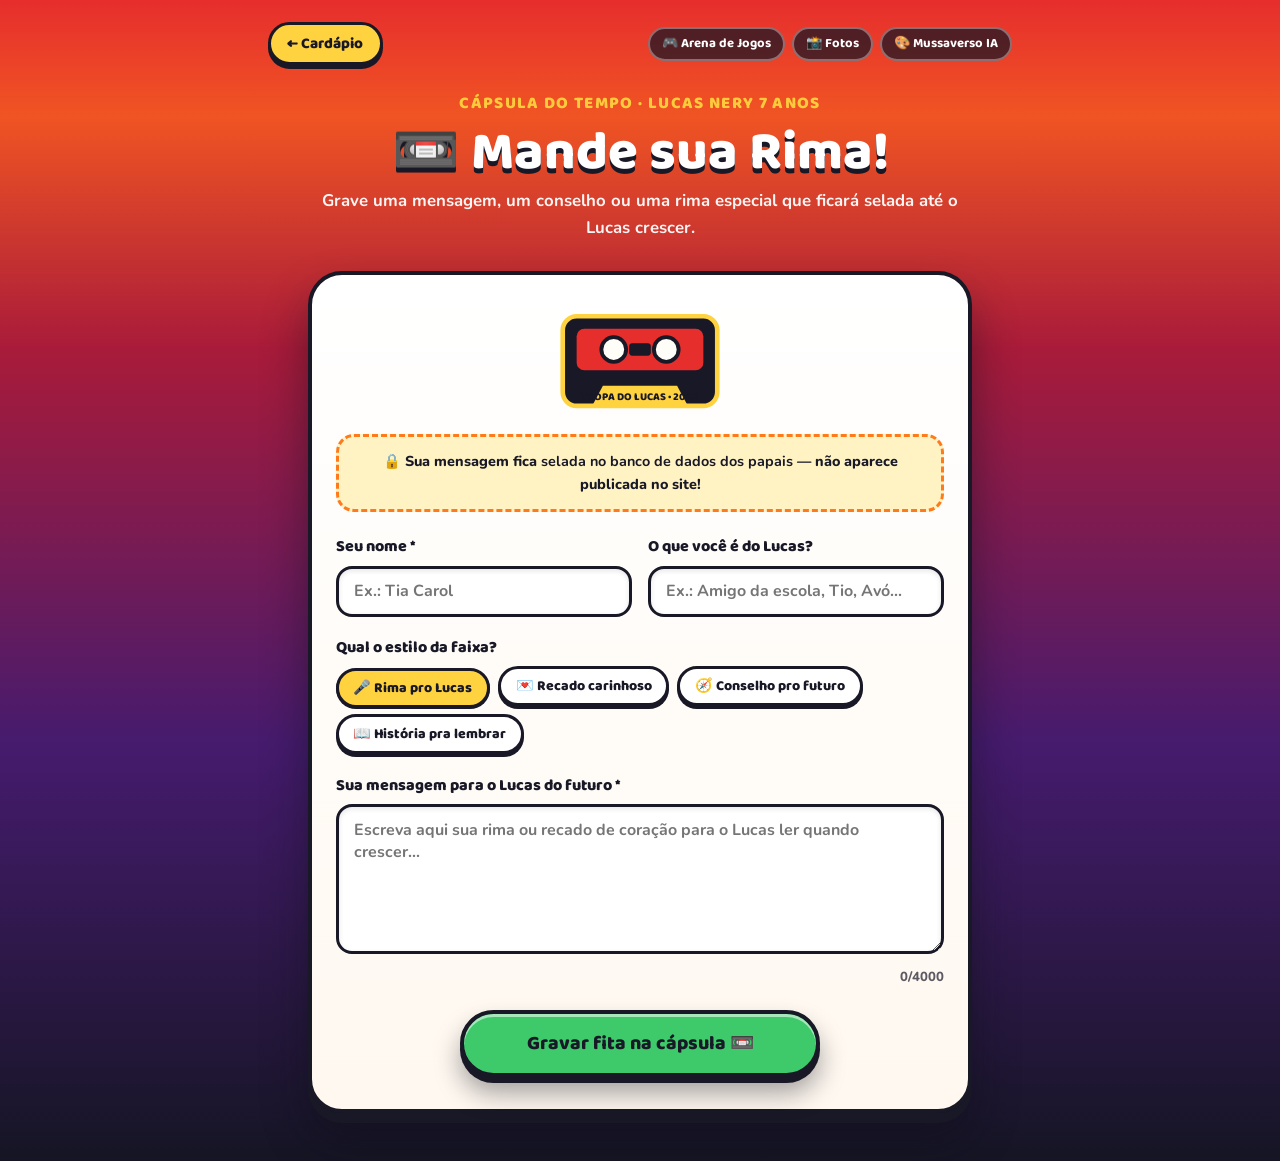
==== capsula.html @ 2bad96d9 "feat: site completo Festa Lucas Nery 7 anos (Tema Mussa + Arena 60fps + Vercel/Supabase)" ====
<!DOCTYPE html>
<html lang="pt-BR">
<head>
<meta charset="UTF-8">
<meta name="viewport" content="width=device-width, initial-scale=1.0">
<meta name="robots" content="noindex, nofollow">
<meta name="theme-color" content="#E62E2D">
<title>📼 Mande sua Rima — Cápsula do Tempo do Lucas Nery</title>
<meta name="description" content="Deixe uma rima, um recado ou um conselho selado na cápsula do tempo dos 7 anos do Lucas Nery.">
<link rel="preconnect" href="https://fonts.googleapis.com">
<link rel="preconnect" href="https://fonts.gstatic.com" crossorigin>
<link href="https://fonts.googleapis.com/css2?family=Baloo+2:wght@600;700;800&family=Nunito:wght@400;700;800&display=swap" rel="stylesheet">
<link rel="stylesheet" href="css/tema-mussa.css">
<style>
body{min-height:100svh;padding-bottom:3rem}
.topo{
  max-width:780px;margin:0 auto;padding:1.4rem 1.1rem 1rem;
  display:flex;align-items:center;justify-content:space-between;gap:.8rem;flex-wrap:wrap;
}
.voltar{
  font-family:var(--display);font-weight:800;font-size:.95rem;
  color:var(--grafite);background:var(--ouro);text-decoration:none;
  border:3px solid var(--grafite);border-radius:99px;padding:.4rem 1.05rem;
  box-shadow:0 4px 0 var(--grafite);
}
.voltar:hover{transform:translateY(2px);box-shadow:0 2px 0 var(--grafite)}
.nav-mini{display:flex;gap:.45rem;flex-wrap:wrap}
.nav-mini a{
  font-family:var(--display);font-weight:700;font-size:.82rem;
  color:var(--branco);background:rgba(21,21,36,.72);text-decoration:none;
  border:2px solid rgba(255,255,255,.35);border-radius:99px;padding:.28rem .75rem;
}

.hero-pag{
  text-align:center;color:var(--branco);
  max-width:720px;margin:0 auto;padding:.6rem 1.1rem 1.8rem;
}
.hero-pag h1{
  font-family:var(--display);font-weight:800;
  font-size:clamp(2rem,8.5vw,3.4rem);line-height:1;
  text-shadow:0 5px 0 var(--grafite);margin:.5rem 0;
}
.hero-pag p{font-weight:700;font-size:1.05rem;opacity:.95}

.caixa{
  max-width:700px;margin:0 auto;padding:0 1.1rem;
}
.card-capsula{
  background:linear-gradient(180deg,#FFFFFF 0%,#FFF8F0 100%);
  border:4px solid var(--grafite);border-radius:34px;
  padding:2rem 1.5rem;
  box-shadow:inset 0 3px 0 rgba(255,255,255,.9), 0 10px 0 var(--grafite), 0 26px 46px rgba(13,13,22,.45);
}
.fita-ilustra{width:170px;margin:0 auto 1.2rem}
.aviso-selada{
  background:#FFF3C4;border:3px dashed var(--laranja);border-radius:18px;
  padding:.8rem 1rem;font-size:.9rem;font-weight:800;margin-bottom:1.4rem;text-align:center;
}
.campo{margin-bottom:1.15rem}
.campo label{
  display:block;font-family:var(--display);font-weight:800;font-size:1rem;margin-bottom:.35rem;
}
.campo input,.campo textarea{
  width:100%;font-family:var(--texto);font-size:1rem;font-weight:700;
  color:var(--grafite);background:var(--branco);
  border:3px solid var(--grafite);border-radius:16px;padding:.72rem .95rem;
  box-shadow:inset 0 2px 5px rgba(24,24,38,.1);
}
.campo textarea{min-height:150px;resize:vertical}
.campo input:focus,.campo textarea:focus{outline:4px solid var(--ouro);outline-offset:1px}
.grade-2{display:grid;grid-template-columns:1fr;gap:1rem}
@media (min-width:600px){.grade-2{grid-template-columns:1fr 1fr}}

.tipos{display:flex;flex-wrap:wrap;gap:.5rem;margin-top:.35rem}
.tipo-btn{
  font-family:var(--display);font-weight:800;font-size:.88rem;
  background:var(--branco);color:var(--grafite);
  border:3px solid var(--grafite);border-radius:99px;padding:.38rem .92rem;
  box-shadow:0 3px 0 var(--grafite);transition:transform .12s ease, background .12s ease;
}
.tipo-btn.ativo{background:var(--ouro);transform:translateY(2px);box-shadow:0 1px 0 var(--grafite)}

.hp{position:absolute;left:-9999px;width:1px;height:1px;overflow:hidden}
.contador-chars{font-size:.82rem;font-weight:800;opacity:.7;text-align:right;margin-top:.25rem}
.acoes{text-align:center;margin-top:1.4rem}
.acoes .cta{width:100%;max-width:360px}
.acoes .cta[disabled]{opacity:.6;cursor:wait}

.sucesso{
  display:none;text-align:center;padding:1.2rem .6rem;
}
.sucesso.mostra{display:block}
.sucesso h2{
  font-family:var(--display);font-weight:800;font-size:1.9rem;
  color:var(--vermelho);margin:.6rem 0 .4rem;
}
.sucesso p{font-weight:700;margin-bottom:1.2rem}
.fita-voa{animation:voa-fita 2.2s ease-in-out infinite}
@keyframes voa-fita{0%,100%{transform:translateY(0) rotate(-3deg)}50%{transform:translateY(-10px) rotate(3deg)}}
</style>
</head>
<body>
<header class="topo">
  <a class="voltar" href="index.html">← Cardápio</a>
  <nav class="nav-mini" aria-label="Outras páginas da festa">
    <a href="jogos.html">🎮 Arena de Jogos</a>
    <a href="fotos.html">📸 Fotos</a>
    <a href="mussa.html">🎨 Mussaverso IA</a>
  </nav>
</header>

<section class="hero-pag">
  <p style="font-family:var(--display);font-weight:800;color:var(--ouro);letter-spacing:.08em">CÁPSULA DO TEMPO · LUCAS NERY 7 ANOS</p>
  <h1>📼 Mande sua Rima!</h1>
  <p>Grave uma mensagem, um conselho ou uma rima especial que ficará selada até o Lucas crescer.</p>
</section>

<main class="caixa">
  <div class="card-capsula">
    <svg class="fita-ilustra" viewBox="0 0 220 140" aria-hidden="true">
      <rect x="10" y="12" width="200" height="116" rx="18" fill="#181826" stroke="#FFD23F" stroke-width="6"/>
      <rect x="28" y="28" width="164" height="54" rx="10" fill="#E62E2D"/>
      <circle cx="76" cy="55" r="16" fill="#FFFDF7" stroke="#181826" stroke-width="5"/>
      <circle cx="144" cy="55" r="16" fill="#FFFDF7" stroke="#181826" stroke-width="5"/>
      <rect x="96" y="47" width="28" height="16" rx="4" fill="#181826"/>
      <polygon points="48,128 62,102 158,102 172,128" fill="#FFD23F"/>
      <text x="110" y="121" text-anchor="middle" font-family="'Baloo 2', Arial, sans-serif" font-weight="800" font-size="14" fill="#181826">TROPA DO LUCAS • 2026</text>
    </svg>

    <div class="aviso-selada">
      🔒 Sua mensagem fica <strong>selada no banco de dados dos papais</strong> — não aparece publicada no site!
    </div>

    <form id="formCapsula" novalidate>
      <div class="grade-2">
        <div class="campo">
          <label for="nome">Seu nome *</label>
          <input id="nome" name="nome" type="text" maxlength="80" placeholder="Ex.: Tia Carol" required>
        </div>
        <div class="campo">
          <label for="relacao">O que você é do Lucas?</label>
          <input id="relacao" name="relacao" type="text" maxlength="80" placeholder="Ex.: Amigo da escola, Tio, Avó...">
        </div>
      </div>

      <div class="campo">
        <label>Qual o estilo da faixa?</label>
        <div class="tipos" role="radiogroup" aria-label="Tipo de mensagem">
          <button type="button" class="tipo-btn ativo" data-tipo="🎤 Rima pro Lucas">🎤 Rima pro Lucas</button>
          <button type="button" class="tipo-btn" data-tipo="💌 Recado carinhoso">💌 Recado carinhoso</button>
          <button type="button" class="tipo-btn" data-tipo="🧭 Conselho pro futuro">🧭 Conselho pro futuro</button>
          <button type="button" class="tipo-btn" data-tipo="📖 História pra lembrar">📖 História pra lembrar</button>
        </div>
      </div>

      <div class="campo">
        <label for="mensagem">Sua mensagem para o Lucas do futuro *</label>
        <textarea id="mensagem" name="mensagem" maxlength="4000" placeholder="Escreva aqui sua rima ou recado de coração para o Lucas ler quando crescer..." required></textarea>
        <div class="contador-chars"><span id="contaChars">0</span>/4000</div>
      </div>

      <!-- honeypot anti-robô -->
      <div class="hp" aria-hidden="true">
        <label for="siteRobo">Não preencha este campo</label>
        <input id="siteRobo" name="siteRobo" type="text" tabindex="-1" autocomplete="off">
      </div>

      <div class="acoes">
        <button class="cta cta--capsula" id="btnEnviar" type="submit">Gravar fita na cápsula 📼</button>
      </div>
    </form>

    <div class="sucesso" id="telaSucesso" aria-live="polite">
      <div style="font-size:3.5rem" class="fita-voa">📼✨</div>
      <h2>Fita gravada e selada!</h2>
      <p>Sua mensagem entrou para a cápsula do tempo do Lucas Nery. Valeu por fazer parte da Tropa! 🎤💛</p>
      <button class="cta" id="btnOutra" type="button">Gravar outra mensagem</button>
    </div>
  </div>
</main>

<div class="toast" id="toast" role="status" aria-live="polite"></div>

<script>
(function () {
  'use strict';
  // Endpoint Serverless na Vercel conectado ao Supabase PostgreSQL
  var API_URL = '/api/capsula';

  var form = document.getElementById('formCapsula');
  var campoNome = document.getElementById('nome');
  var campoRelacao = document.getElementById('relacao');
  var campoMsg = document.getElementById('mensagem');
  var campoHp = document.getElementById('siteRobo');
  var contaChars = document.getElementById('contaChars');
  var btnEnviar = document.getElementById('btnEnviar');
  var telaSucesso = document.getElementById('telaSucesso');
  var btnOutra = document.getElementById('btnOutra');
  var toast = document.getElementById('toast');
  var tipoAtual = '🎤 Rima pro Lucas';
  var toastTimer = null;

  function mostraToast(msg, ms) {
    toast.textContent = msg;
    toast.classList.add('mostra');
    if (toastTimer) clearTimeout(toastTimer);
    toastTimer = setTimeout(function () { toast.classList.remove('mostra'); }, ms || 3000);
  }

  try {
    campoNome.value = localStorage.getItem('festa-lucas-nome') || '';
    campoRelacao.value = localStorage.getItem('festa-lucas-relacao') || '';
  } catch (e) {}

  document.querySelectorAll('.tipo-btn').forEach(function (b) {
    b.addEventListener('click', function () {
      document.querySelectorAll('.tipo-btn').forEach(function (x) { x.classList.remove('ativo'); });
      b.classList.add('ativo');
      tipoAtual = b.getAttribute('data-tipo');
    });
  });

  campoMsg.addEventListener('input', function () {
    contaChars.textContent = String(campoMsg.value.length);
  });

  form.addEventListener('submit', function (ev) {
    ev.preventDefault();
    if (campoHp.value) return;

    var nome = campoNome.value.trim();
    var relacao = campoRelacao.value.trim();
    var mensagem = campoMsg.value.trim();

    if (!nome) { mostraToast('Coloque seu nome antes de gravar! 🎤'); campoNome.focus(); return; }
    if (!mensagem) { mostraToast('Escreva sua rima ou recado para o Lucas! 📼'); campoMsg.focus(); return; }

    try {
      localStorage.setItem('festa-lucas-nome', nome);
      localStorage.setItem('festa-lucas-relacao', relacao);
    } catch (e) {}

    btnEnviar.disabled = true;
    btnEnviar.textContent = 'Gravando fita... 📼';

    fetch(API_URL, {
      method: 'POST',
      headers: { 'Content-Type': 'application/json' },
      body: JSON.stringify({
        nome: nome,
        relacao: relacao,
        tipo: tipoAtual,
        mensagem: mensagem
      })
    }).then(function (r) {
      return r.json().then(function (d) { return { ok: r.ok && d && d.ok, erro: d && d.erro }; });
    }).then(function (res) {
      if (!res.ok) {
        if (res.erro === 'supabase-nao-configurado') {
          mostraToast('🛠️ Configure SUPABASE_URL e SUPABASE_SERVICE_ROLE_KEY na Vercel!', 4200);
        } else {
          mostraToast('Ops! Não consegui gravar agora. Tente novamente.');
        }
        return;
      }
      try { localStorage.setItem('festa-lucas-carimbo-capsula', '1'); } catch (e2) {}
      form.style.display = 'none';
      telaSucesso.classList.add('mostra');
      mostraToast('📼 Carimbo da Cápsula conquistado no Passaporte!', 3600);
    }).catch(function () {
      mostraToast('🛠️ Endpoint /api/capsula disponível após publicar na Vercel (ou via vercel dev).', 4000);
    }).finally(function () {
      btnEnviar.disabled = false;
      btnEnviar.textContent = 'Gravar fita na cápsula 📼';
    });
  });

  btnOutra.addEventListener('click', function () {
    campoMsg.value = '';
    contaChars.textContent = '0';
    telaSucesso.classList.remove('mostra');
    form.style.display = 'block';
    campoMsg.focus();
  });
})();
</script>
</body>
</html>
---- css/tema-mussa.css ----
/* ============================================================
   TEMA MUSSA — Design System compartilhado (Festa Lucas Nery 7 anos)
   Zero build · Zero frameworks · Street Cartoon / Palco de Rima
   ============================================================ */
:root{
  /* Paleta do Show (topo vibrante -> palco noturno) */
  --palco-vermelho:#E62E2D;
  --palco-laranja:#F05423;
  --palco-carmim:#A91B3A;
  --palco-roxo:#461B6E;
  --palco-noite:#151524;

  /* Cores de marca e acentos */
  --grafite:#181826;
  --grafite-escuro:#0D0D16;
  --vermelho:#E62E2D;
  --vermelho-escuro:#B31B1B;
  --ouro:#FFD23F;
  --ouro-escuro:#D49B00;
  --laranja:#FF7A1A;
  --ciano:#1CC6E8;
  --azul:#2E7CF6;
  --verde:#3EC96B;
  --roxo:#8A4FFF;
  --rosa:#F44E8B;
  --creme:#FFFDF7;
  --branco:#FFFFFF;

  /* Relevo tátil "sticker / HQ" */
  --edge-clara:#E5D9CC;
  --edge-escura:#090912;

  /* Tipografia */
  --display:'Baloo 2','Arial Rounded MT Bold',system-ui,sans-serif;
  --texto:'Nunito','Segoe UI',system-ui,sans-serif;
}

*{margin:0;padding:0;box-sizing:border-box}
html{scroll-behavior:smooth}
body{
  font-family:var(--texto);
  color:var(--grafite);
  line-height:1.6;
  overflow-x:hidden;
  -webkit-text-size-adjust:100%;
  background:linear-gradient(180deg,
    var(--palco-vermelho) 0%,
    var(--palco-laranja) 10%,
    var(--palco-carmim) 30%,
    var(--palco-roxo) 64%,
    var(--palco-noite) 100%);
}
img,svg{max-width:100%;display:block}
button{font-family:inherit;cursor:pointer}

/* ---------- Botões CTA táteis ---------- */
.cta{
  font-family:var(--display);font-weight:800;
  display:inline-flex;align-items:center;justify-content:center;gap:.55rem;
  font-size:clamp(1.02rem,4.1vw,1.22rem);
  color:var(--grafite);background:var(--ouro);
  padding:.88rem 1.85rem;border-radius:99px;text-decoration:none;
  border:4px solid var(--grafite);
  box-shadow:inset 0 3px 0 rgba(255,255,255,.55), 0 6px 0 var(--grafite), 0 16px 26px rgba(13,13,22,.38);
  transition:transform .15s ease, box-shadow .15s ease, background .15s ease;
}
.cta:hover{
  transform:translateY(3px);
  box-shadow:inset 0 3px 0 rgba(255,255,255,.55), 0 3px 0 var(--grafite), 0 10px 18px rgba(13,13,22,.32);
}
.cta:active{
  transform:translateY(5px);
  box-shadow:inset 0 3px 0 rgba(255,255,255,.55), 0 1px 0 var(--grafite), 0 6px 12px rgba(13,13,22,.28);
}
.cta:focus-visible{outline:4px solid var(--branco);outline-offset:3px}
.cta--fotos{background:var(--rosa);color:var(--branco)}
.cta--fotos:hover{background:#FF649C}
.cta--capsula{background:var(--verde);color:var(--grafite)}
.cta--capsula:hover{background:#56DB82}
.cta--ia{background:var(--ciano);color:var(--grafite)}
.cta--ia:hover{background:#48D6F3}
.cta--jogos{background:var(--roxo);color:var(--branco)}
.cta--jogos:hover{background:#9E6BFF}
.cta--topo{margin-top:1.6rem;font-size:clamp(1rem,3.8vw,1.15rem)}

/* ---------- Toast global ---------- */
.toast{
  position:fixed;left:50%;bottom:86px;transform:translateX(-50%) translateY(20px);
  z-index:80;opacity:0;pointer-events:none;
  font-family:var(--display);font-weight:800;
  background:var(--ouro);color:var(--grafite);
  border:3px solid var(--grafite);border-radius:99px;
  padding:.62rem 1.45rem;font-size:.98rem;text-align:center;
  box-shadow:inset 0 3px 0 rgba(255,255,255,.5), 0 5px 0 var(--grafite), 0 14px 26px rgba(13,13,22,.48);
  transition:opacity .32s ease, transform .32s ease;
  max-width:92vw;
}
.toast.mostra{opacity:1;transform:translateX(-50%) translateY(0)}

/* ---------- Acessibilidade: skip link ---------- */
.skip-link{
  position:absolute;left:-9999px;top:8px;z-index:200;
  font-family:var(--display);font-weight:800;
  background:var(--ouro);color:var(--grafite);
  border:3px solid var(--grafite);border-radius:99px;
  padding:.5rem 1.2rem;text-decoration:none;
}
.skip-link:focus{left:12px}

/* ---------- Movimento reduzido & modo estático ---------- */
@media (prefers-reduced-motion: reduce){
  *{animation:none !important;transition:none !important}
  html{scroll-behavior:auto}
}
.sem-animacao *{animation:none !important;transition:none !important}
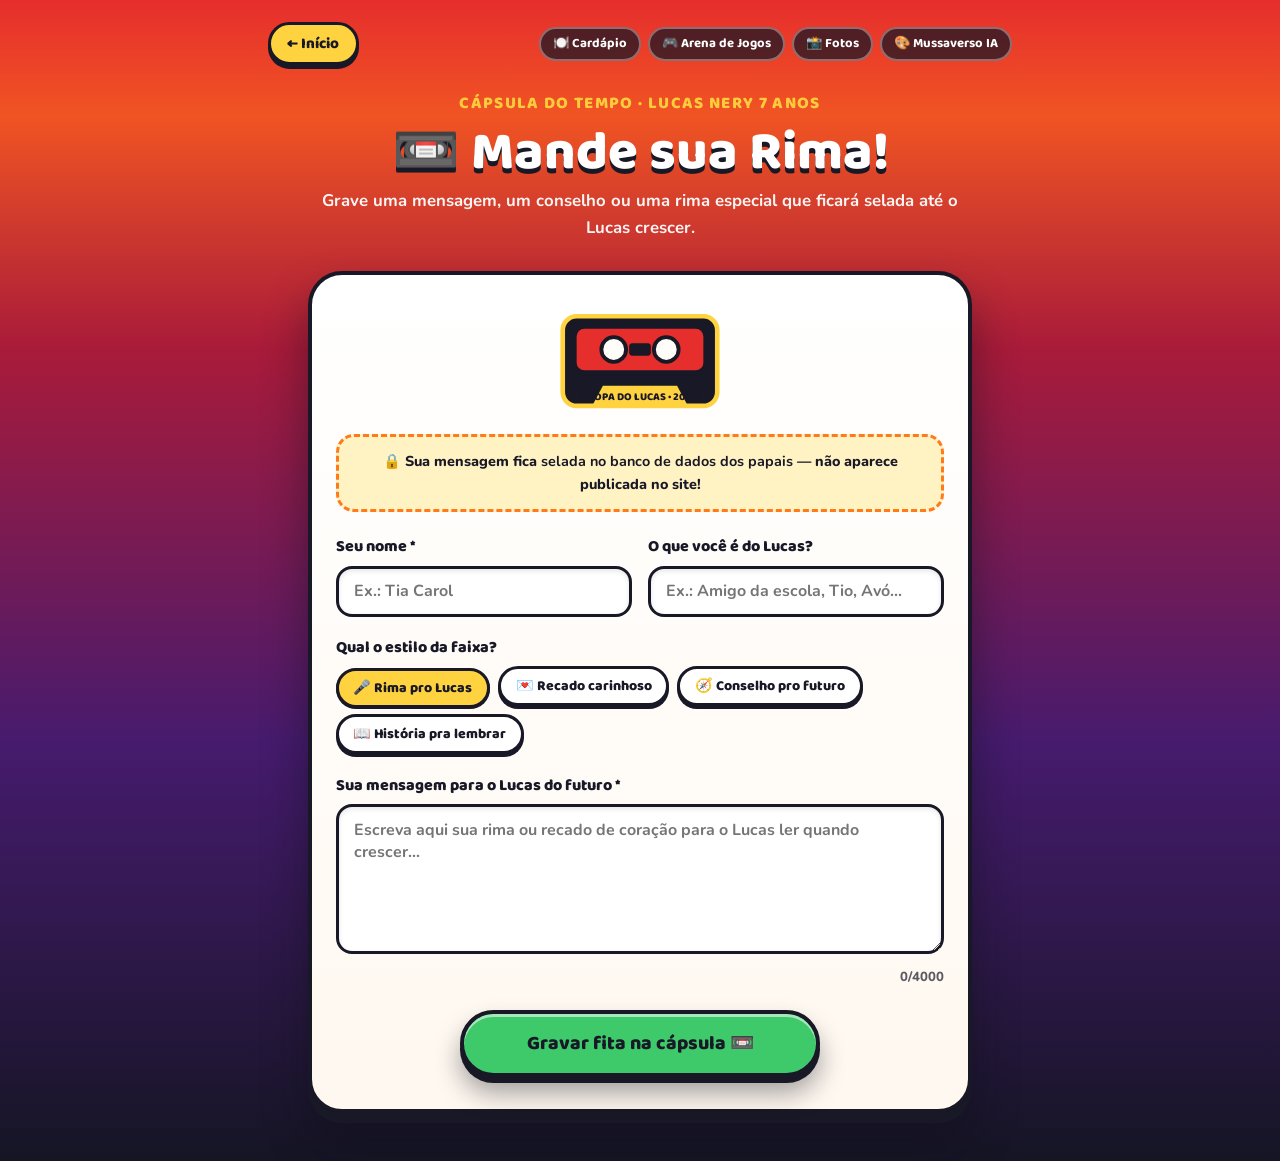
==== commit ab7bef08: "feat(hub): transformar tela inicial da festa em Hub de Links com fundo palco canvas 60fps e mover ca" ====
--- a/capsula.html
+++ b/capsula.html
@@ -5,6 +5,9 @@
 <meta name="viewport" content="width=device-width, initial-scale=1.0">
 <meta name="robots" content="noindex, nofollow">
 <meta name="theme-color" content="#E62E2D">
+<link rel="icon" href="favicon.ico" sizes="any">
+<link rel="icon" href="favicon.svg" type="image/svg+xml">
+<link rel="apple-touch-icon" href="apple-touch-icon.png">
 <title>📼 Mande sua Rima — Cápsula do Tempo do Lucas Nery</title>
 <meta name="description" content="Deixe uma rima, um recado ou um conselho selado na cápsula do tempo dos 7 anos do Lucas Nery.">
 <link rel="preconnect" href="https://fonts.googleapis.com">
@@ -101,8 +104,9 @@
 </head>
 <body>
 <header class="topo">
-  <a class="voltar" href="index.html">← Cardápio</a>
+  <a class="voltar" href="index.html?festa=1">← Início</a>
   <nav class="nav-mini" aria-label="Outras páginas da festa">
+    <a href="cardapio.html">🍽️ Cardápio</a>
     <a href="jogos.html">🎮 Arena de Jogos</a>
     <a href="fotos.html">📸 Fotos</a>
     <a href="mussa.html">🎨 Mussaverso IA</a>
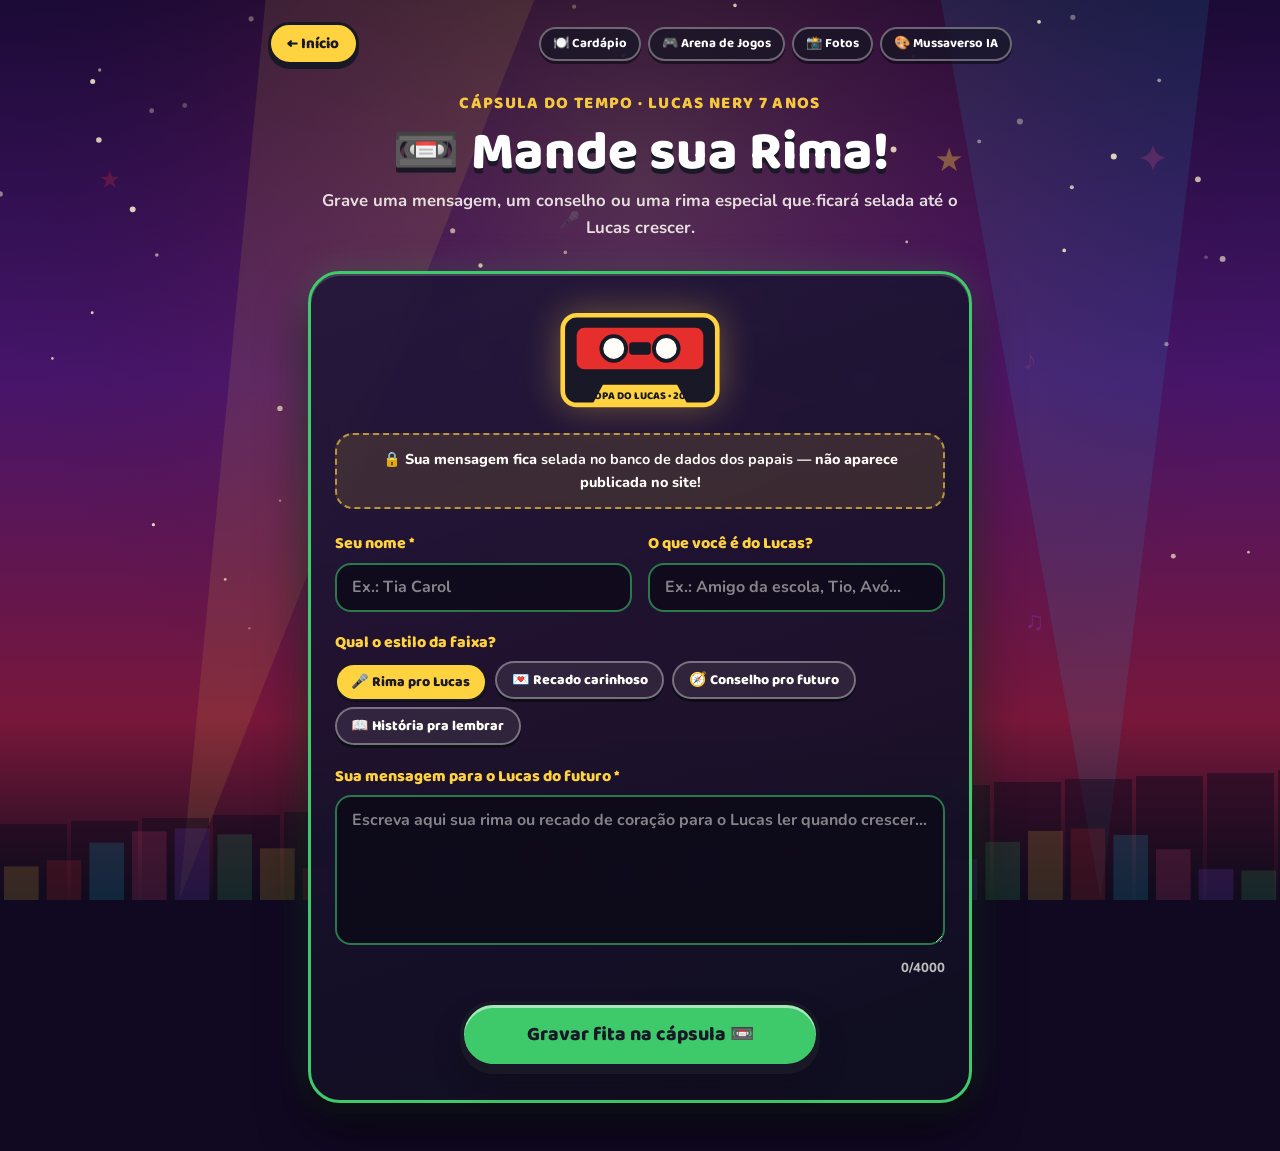
==== commit 1a4df609: "feat(ui): unificar tema Palco Mussa Neon e fundo animado 60fps em todas as telas" ====
--- a/capsula.html
+++ b/capsula.html
@@ -4,7 +4,7 @@
 <meta charset="UTF-8">
 <meta name="viewport" content="width=device-width, initial-scale=1.0">
 <meta name="robots" content="noindex, nofollow">
-<meta name="theme-color" content="#E62E2D">
+<meta name="theme-color" content="#140928">
 <link rel="icon" href="favicon.ico" sizes="any">
 <link rel="icon" href="favicon.svg" type="image/svg+xml">
 <link rel="apple-touch-icon" href="apple-touch-icon.png">
@@ -49,42 +49,44 @@
   max-width:700px;margin:0 auto;padding:0 1.1rem;
 }
 .card-capsula{
-  background:linear-gradient(180deg,#FFFFFF 0%,#FFF8F0 100%);
-  border:4px solid var(--grafite);border-radius:34px;
+  background:linear-gradient(160deg, rgba(32,22,56,.90), rgba(16,14,32,.95));
+  color:var(--branco);
+  border:3.5px solid var(--verde);border-radius:32px;
   padding:2rem 1.5rem;
-  box-shadow:inset 0 3px 0 rgba(255,255,255,.9), 0 10px 0 var(--grafite), 0 26px 46px rgba(13,13,22,.45);
-}
-.fita-ilustra{width:170px;margin:0 auto 1.2rem}
+  backdrop-filter:blur(10px);-webkit-backdrop-filter:blur(10px);
+  box-shadow:inset 0 2px 0 rgba(255,255,255,.16), 0 10px 0 var(--grafite-escuro), 0 26px 48px rgba(0,0,0,.56), 0 0 36px rgba(62,201,107,.22);
+}
+.fita-ilustra{width:170px;margin:0 auto 1.2rem;filter:drop-shadow(0 0 18px rgba(255,210,63,.35))}
 .aviso-selada{
-  background:#FFF3C4;border:3px dashed var(--laranja);border-radius:18px;
+  background:rgba(255,210,63,.12);color:var(--creme);border:2px dashed rgba(255,210,63,.65);border-radius:18px;
   padding:.8rem 1rem;font-size:.9rem;font-weight:800;margin-bottom:1.4rem;text-align:center;
 }
 .campo{margin-bottom:1.15rem}
 .campo label{
-  display:block;font-family:var(--display);font-weight:800;font-size:1rem;margin-bottom:.35rem;
+  display:block;font-family:var(--display);font-weight:800;font-size:1rem;margin-bottom:.35rem;color:var(--ouro);
 }
 .campo input,.campo textarea{
   width:100%;font-family:var(--texto);font-size:1rem;font-weight:700;
-  color:var(--grafite);background:var(--branco);
-  border:3px solid var(--grafite);border-radius:16px;padding:.72rem .95rem;
-  box-shadow:inset 0 2px 5px rgba(24,24,38,.1);
-}
+  color:var(--branco);background:rgba(12,10,24,.78);
+  border:2.5px solid rgba(62,201,107,.58);border-radius:16px;padding:.72rem .95rem;
+}
+.campo input::placeholder,.campo textarea::placeholder{color:rgba(255,253,247,.5)}
 .campo textarea{min-height:150px;resize:vertical}
-.campo input:focus,.campo textarea:focus{outline:4px solid var(--ouro);outline-offset:1px}
+.campo input:focus,.campo textarea:focus{outline:3px solid var(--ouro);border-color:var(--ouro);outline-offset:1px}
 .grade-2{display:grid;grid-template-columns:1fr;gap:1rem}
 @media (min-width:600px){.grade-2{grid-template-columns:1fr 1fr}}
 
 .tipos{display:flex;flex-wrap:wrap;gap:.5rem;margin-top:.35rem}
 .tipo-btn{
   font-family:var(--display);font-weight:800;font-size:.88rem;
-  background:var(--branco);color:var(--grafite);
-  border:3px solid var(--grafite);border-radius:99px;padding:.38rem .92rem;
-  box-shadow:0 3px 0 var(--grafite);transition:transform .12s ease, background .12s ease;
-}
-.tipo-btn.ativo{background:var(--ouro);transform:translateY(2px);box-shadow:0 1px 0 var(--grafite)}
+  background:rgba(255,255,255,.08);color:var(--creme);
+  border:2.5px solid rgba(255,255,255,.35);border-radius:99px;padding:.38rem .92rem;
+  box-shadow:0 3px 0 var(--grafite-escuro);transition:transform .12s ease, background .12s ease;
+}
+.tipo-btn.ativo{background:var(--ouro);color:var(--grafite);border-color:var(--grafite);transform:translateY(2px);box-shadow:0 1px 0 var(--grafite-escuro)}
 
 .hp{position:absolute;left:-9999px;width:1px;height:1px;overflow:hidden}
-.contador-chars{font-size:.82rem;font-weight:800;opacity:.7;text-align:right;margin-top:.25rem}
+.contador-chars{font-size:.82rem;font-weight:800;color:rgba(255,253,247,.72);text-align:right;margin-top:.25rem}
 .acoes{text-align:center;margin-top:1.4rem}
 .acoes .cta{width:100%;max-width:360px}
 .acoes .cta[disabled]{opacity:.6;cursor:wait}
@@ -288,5 +290,6 @@
   });
 })();
 </script>
+<script src="js/palco-bg.js"></script>
 </body>
 </html>
--- a/css/tema-mussa.css
+++ b/css/tema-mussa.css
@@ -39,19 +39,79 @@
 html{scroll-behavior:smooth}
 body{
   font-family:var(--texto);
-  color:var(--grafite);
+  color:var(--branco);
   line-height:1.6;
   overflow-x:hidden;
   -webkit-text-size-adjust:100%;
-  background:linear-gradient(180deg,
-    var(--palco-vermelho) 0%,
-    var(--palco-laranja) 10%,
-    var(--palco-carmim) 30%,
-    var(--palco-roxo) 64%,
-    var(--palco-noite) 100%);
+  background:#110822;
+}
+#palcoCanvas{
+  position:fixed;inset:0;width:100%;height:100%;
+  z-index:0;pointer-events:none;display:block;
+}
+body > header,
+body > main,
+body > section,
+body > footer{
+  position:relative;z-index:1;
 }
 img,svg{max-width:100%;display:block}
 button{font-family:inherit;cursor:pointer}
+
+/* ---------- Barra superior & Navegação Palco Neon ---------- */
+.topo{
+  position:relative;z-index:10;
+  max-width:1060px;margin:0 auto;padding:1.25rem 1.1rem .8rem;
+  display:flex;align-items:center;justify-content:space-between;gap:.75rem;flex-wrap:wrap;
+}
+.voltar{
+  font-family:var(--display);font-weight:800;font-size:.94rem;
+  color:var(--grafite);background:var(--ouro);text-decoration:none;
+  border:3px solid var(--grafite);border-radius:99px;padding:.4rem 1.08rem;
+  box-shadow:inset 0 2px 0 rgba(255,255,255,.55), 0 4px 0 var(--grafite), 0 10px 18px rgba(0,0,0,.38);
+  transition:transform .14s ease, box-shadow .14s ease;
+}
+.voltar:hover{transform:translateY(2px);box-shadow:0 2px 0 var(--grafite), 0 6px 12px rgba(0,0,0,.34)}
+.nav-mini{display:flex;gap:.45rem;flex-wrap:wrap}
+.nav-mini a{
+  font-family:var(--display);font-weight:700;font-size:.83rem;
+  color:var(--creme);background:rgba(21,15,42,.78);text-decoration:none;
+  border:2px solid rgba(255,210,63,.42);border-radius:99px;padding:.3rem .82rem;
+  backdrop-filter:blur(8px);-webkit-backdrop-filter:blur(8px);
+  box-shadow:0 3px 0 rgba(9,9,18,.55);
+  transition:transform .14s ease, border-color .14s ease, background .14s ease;
+}
+.nav-mini a:hover{
+  transform:translateY(-2px);
+  border-color:var(--ouro);
+  background:rgba(46,24,78,.92);
+  color:var(--ouro);
+}
+
+/* ---------- Hero de Página (Palco Mussa Neon) ---------- */
+.hero-pag{
+  text-align:center;color:var(--branco);
+  max-width:780px;margin:0 auto;padding:.45rem 1.1rem 1.55rem;
+}
+.hero-pag h1{
+  font-family:var(--display);font-weight:800;
+  font-size:clamp(2.1rem,8.5vw,3.6rem);line-height:.98;
+  color:var(--branco);
+  text-shadow:0 .06em 0 var(--vermelho), 0 .13em 0 var(--grafite), 0 .22em 1.4rem rgba(0,0,0,.6);
+  margin:.45rem 0 .55rem;
+}
+.hero-pag p{font-weight:700;font-size:clamp(.96rem,3.6vw,1.08rem);color:rgba(255,253,247,.9)}
+
+/* ---------- Superfície Glassmorphism Palco Neon ---------- */
+.stage-card{
+  position:relative;
+  background:linear-gradient(160deg, rgba(32,22,56,.90), rgba(16,14,32,.94));
+  color:var(--branco);
+  border:3.5px solid var(--ouro);
+  border-radius:30px;
+  backdrop-filter:blur(10px);-webkit-backdrop-filter:blur(10px);
+  box-shadow:inset 0 2px 0 rgba(255,255,255,.16), 0 10px 0 var(--grafite-escuro), 0 24px 46px rgba(0,0,0,.54);
+}
 
 /* ---------- Botões CTA táteis ---------- */
 .cta{
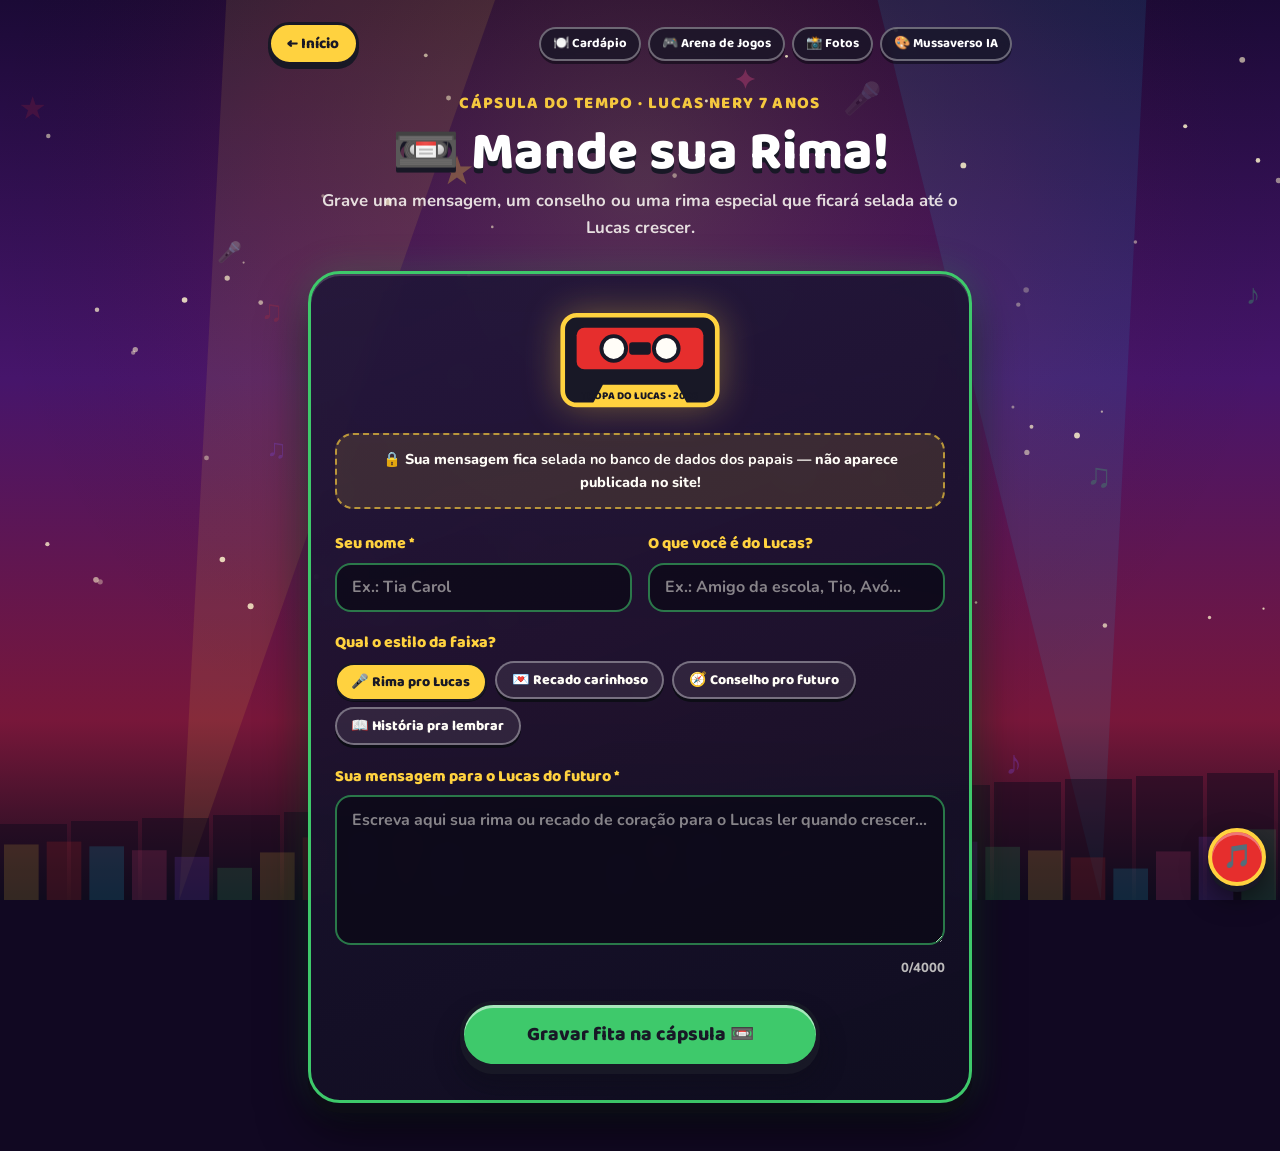
==== commit ab4986d8: "feat(musica): gerar tema Lucas Style 7 anos via ACE-Step 1.5 local e adicionar botao global em todas" ====
--- a/capsula.html
+++ b/capsula.html
@@ -291,5 +291,6 @@
 })();
 </script>
 <script src="js/palco-bg.js"></script>
+<script src="js/musica.js"></script>
 </body>
 </html>
--- a/css/tema-mussa.css
+++ b/css/tema-mussa.css
@@ -157,6 +157,21 @@
 }
 .toast.mostra{opacity:1;transform:translateX(-50%) translateY(0)}
 
+/* ---------- Botão flutuante de Música Tema (Global) ---------- */
+.btn-musica{
+  position:fixed;bottom:14px;right:14px;z-index:70;
+  width:58px;height:58px;border-radius:50%;
+  background:var(--vermelho);color:var(--branco);border:4px solid var(--ouro);
+  box-shadow:inset 0 3px 0 rgba(255,255,255,.35), 0 6px 0 var(--grafite), 0 12px 26px rgba(0,0,0,.52);
+  display:grid;place-items:center;
+  font-size:1.45rem;line-height:1;
+  transition:transform .15s ease, box-shadow .15s ease;
+}
+.btn-musica:hover{transform:translateY(2px);box-shadow:inset 0 3px 0 rgba(255,255,255,.35), 0 4px 0 var(--grafite), 0 10px 20px rgba(0,0,0,.48)}
+.btn-musica:focus-visible{outline:4px solid var(--branco);outline-offset:3px}
+.btn-musica.tocando{animation:pulsa-musica .65s ease-in-out infinite;background:var(--ouro);color:var(--grafite);border-color:var(--grafite)}
+@keyframes pulsa-musica{0%,100%{transform:scale(1) rotate(-5deg)}50%{transform:scale(1.12) rotate(5deg)}}
+
 /* ---------- Acessibilidade: skip link ---------- */
 .skip-link{
   position:absolute;left:-9999px;top:8px;z-index:200;
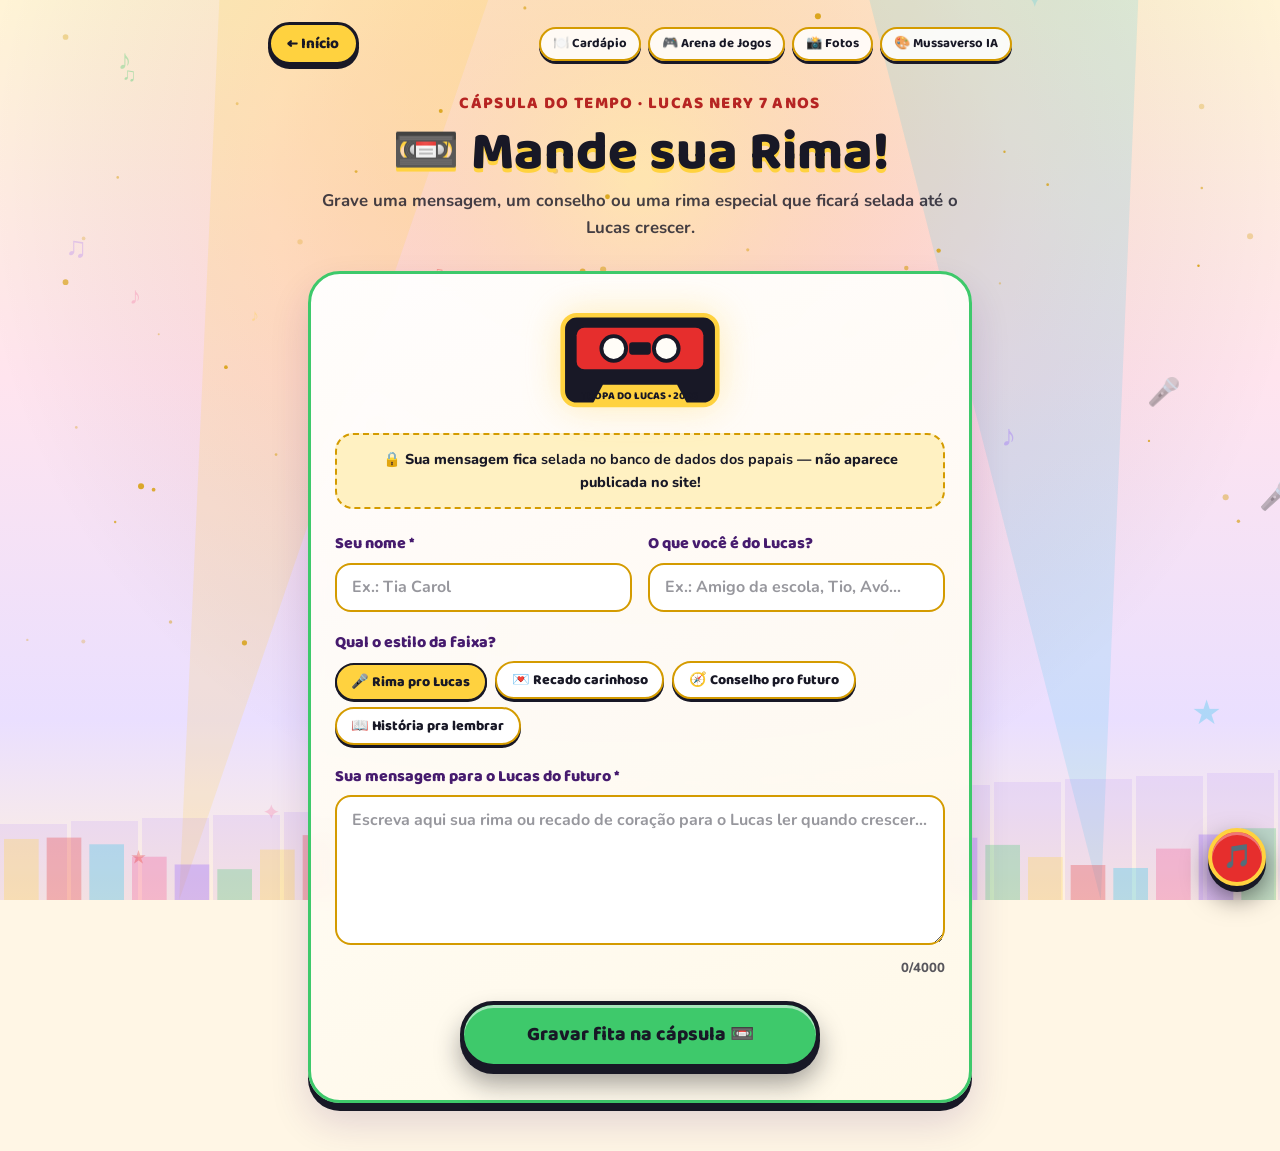
==== commit 45603d62: "style: tema claro em todo o site Troca o fundo noturno por tons pastel e os cartões escuros por bran" ====
--- a/capsula.html
+++ b/capsula.html
@@ -30,18 +30,18 @@
 .nav-mini{display:flex;gap:.45rem;flex-wrap:wrap}
 .nav-mini a{
   font-family:var(--display);font-weight:700;font-size:.82rem;
-  color:var(--branco);background:rgba(21,21,36,.72);text-decoration:none;
-  border:2px solid rgba(255,255,255,.35);border-radius:99px;padding:.28rem .75rem;
+  color:var(--grafite);background:rgba(255,255,255,.85);text-decoration:none;
+  border:2px solid var(--ouro-escuro);border-radius:99px;padding:.28rem .75rem;
 }
 
 .hero-pag{
-  text-align:center;color:var(--branco);
+  text-align:center;color:var(--grafite);
   max-width:720px;margin:0 auto;padding:.6rem 1.1rem 1.8rem;
 }
 .hero-pag h1{
   font-family:var(--display);font-weight:800;
   font-size:clamp(2rem,8.5vw,3.4rem);line-height:1;
-  text-shadow:0 5px 0 var(--grafite);margin:.5rem 0;
+  color:var(--grafite);text-shadow:0 4px 0 var(--ouro);margin:.5rem 0;
 }
 .hero-pag p{font-weight:700;font-size:1.05rem;opacity:.95}
 
@@ -49,44 +49,44 @@
   max-width:700px;margin:0 auto;padding:0 1.1rem;
 }
 .card-capsula{
-  background:linear-gradient(160deg, rgba(32,22,56,.90), rgba(16,14,32,.95));
-  color:var(--branco);
+  background:linear-gradient(160deg, rgba(255,255,255,.95), rgba(255,248,232,.95));
+  color:var(--grafite);
   border:3.5px solid var(--verde);border-radius:32px;
   padding:2rem 1.5rem;
   backdrop-filter:blur(10px);-webkit-backdrop-filter:blur(10px);
-  box-shadow:inset 0 2px 0 rgba(255,255,255,.16), 0 10px 0 var(--grafite-escuro), 0 26px 48px rgba(0,0,0,.56), 0 0 36px rgba(62,201,107,.22);
+  box-shadow:0 8px 0 var(--grafite), 0 20px 38px rgba(70,27,110,.16);
 }
 .fita-ilustra{width:170px;margin:0 auto 1.2rem;filter:drop-shadow(0 0 18px rgba(255,210,63,.35))}
 .aviso-selada{
-  background:rgba(255,210,63,.12);color:var(--creme);border:2px dashed rgba(255,210,63,.65);border-radius:18px;
+  background:#FFF1C2;color:var(--grafite);border:2px dashed var(--ouro-escuro);border-radius:18px;
   padding:.8rem 1rem;font-size:.9rem;font-weight:800;margin-bottom:1.4rem;text-align:center;
 }
 .campo{margin-bottom:1.15rem}
 .campo label{
-  display:block;font-family:var(--display);font-weight:800;font-size:1rem;margin-bottom:.35rem;color:var(--ouro);
+  display:block;font-family:var(--display);font-weight:800;font-size:1rem;margin-bottom:.35rem;color:var(--palco-roxo);
 }
 .campo input,.campo textarea{
   width:100%;font-family:var(--texto);font-size:1rem;font-weight:700;
-  color:var(--branco);background:rgba(12,10,24,.78);
-  border:2.5px solid rgba(62,201,107,.58);border-radius:16px;padding:.72rem .95rem;
-}
-.campo input::placeholder,.campo textarea::placeholder{color:rgba(255,253,247,.5)}
+  color:var(--grafite);background:#FFFFFF;
+  border:2.5px solid var(--ouro-escuro);border-radius:16px;padding:.72rem .95rem;
+}
+.campo input::placeholder,.campo textarea::placeholder{color:rgba(24,24,38,.45)}
 .campo textarea{min-height:150px;resize:vertical}
-.campo input:focus,.campo textarea:focus{outline:3px solid var(--ouro);border-color:var(--ouro);outline-offset:1px}
+.campo input:focus,.campo textarea:focus{outline:3px solid var(--ouro);border-color:var(--palco-roxo);outline-offset:1px}
 .grade-2{display:grid;grid-template-columns:1fr;gap:1rem}
 @media (min-width:600px){.grade-2{grid-template-columns:1fr 1fr}}
 
 .tipos{display:flex;flex-wrap:wrap;gap:.5rem;margin-top:.35rem}
 .tipo-btn{
   font-family:var(--display);font-weight:800;font-size:.88rem;
-  background:rgba(255,255,255,.08);color:var(--creme);
-  border:2.5px solid rgba(255,255,255,.35);border-radius:99px;padding:.38rem .92rem;
-  box-shadow:0 3px 0 var(--grafite-escuro);transition:transform .12s ease, background .12s ease;
-}
-.tipo-btn.ativo{background:var(--ouro);color:var(--grafite);border-color:var(--grafite);transform:translateY(2px);box-shadow:0 1px 0 var(--grafite-escuro)}
+  background:#FFFFFF;color:var(--grafite);
+  border:2.5px solid var(--ouro-escuro);border-radius:99px;padding:.38rem .92rem;
+  box-shadow:0 3px 0 var(--grafite);transition:transform .12s ease, background .12s ease;
+}
+.tipo-btn.ativo{background:var(--ouro);color:var(--grafite);border-color:var(--grafite);transform:translateY(2px);box-shadow:0 1px 0 var(--grafite)}
 
 .hp{position:absolute;left:-9999px;width:1px;height:1px;overflow:hidden}
-.contador-chars{font-size:.82rem;font-weight:800;color:rgba(255,253,247,.72);text-align:right;margin-top:.25rem}
+.contador-chars{font-size:.82rem;font-weight:800;color:rgba(24,24,38,.72);text-align:right;margin-top:.25rem}
 .acoes{text-align:center;margin-top:1.4rem}
 .acoes .cta{width:100%;max-width:360px}
 .acoes .cta[disabled]{opacity:.6;cursor:wait}
@@ -116,7 +116,7 @@
 </header>
 
 <section class="hero-pag">
-  <p style="font-family:var(--display);font-weight:800;color:var(--ouro);letter-spacing:.08em">CÁPSULA DO TEMPO · LUCAS NERY 7 ANOS</p>
+  <p style="font-family:var(--display);font-weight:800;color:var(--vermelho-escuro);letter-spacing:.08em">CÁPSULA DO TEMPO · LUCAS NERY 7 ANOS</p>
   <h1>📼 Mande sua Rima!</h1>
   <p>Grave uma mensagem, um conselho ou uma rima especial que ficará selada até o Lucas crescer.</p>
 </section>
--- a/css/tema-mussa.css
+++ b/css/tema-mussa.css
@@ -39,11 +39,11 @@
 html{scroll-behavior:smooth}
 body{
   font-family:var(--texto);
-  color:var(--branco);
+  color:var(--grafite);
   line-height:1.6;
   overflow-x:hidden;
   -webkit-text-size-adjust:100%;
-  background:#110822;
+  background:#FFF6E5;
 }
 #palcoCanvas{
   position:fixed;inset:0;width:100%;height:100%;
@@ -75,42 +75,42 @@
 .nav-mini{display:flex;gap:.45rem;flex-wrap:wrap}
 .nav-mini a{
   font-family:var(--display);font-weight:700;font-size:.83rem;
-  color:var(--creme);background:rgba(21,15,42,.78);text-decoration:none;
-  border:2px solid rgba(255,210,63,.42);border-radius:99px;padding:.3rem .82rem;
+  color:var(--grafite);background:rgba(255,255,255,.85);text-decoration:none;
+  border:2px solid var(--ouro-escuro);border-radius:99px;padding:.3rem .82rem;
   backdrop-filter:blur(8px);-webkit-backdrop-filter:blur(8px);
-  box-shadow:0 3px 0 rgba(9,9,18,.55);
+  box-shadow:0 3px 0 var(--grafite);
   transition:transform .14s ease, border-color .14s ease, background .14s ease;
 }
 .nav-mini a:hover{
   transform:translateY(-2px);
-  border-color:var(--ouro);
-  background:rgba(46,24,78,.92);
-  color:var(--ouro);
+  border-color:var(--grafite);
+  background:var(--ouro);
+  color:var(--grafite);
 }
 
 /* ---------- Hero de Página (Palco Mussa Neon) ---------- */
 .hero-pag{
-  text-align:center;color:var(--branco);
+  text-align:center;color:var(--grafite);
   max-width:780px;margin:0 auto;padding:.45rem 1.1rem 1.55rem;
 }
 .hero-pag h1{
   font-family:var(--display);font-weight:800;
   font-size:clamp(2.1rem,8.5vw,3.6rem);line-height:.98;
-  color:var(--branco);
-  text-shadow:0 .06em 0 var(--vermelho), 0 .13em 0 var(--grafite), 0 .22em 1.4rem rgba(0,0,0,.6);
+  color:var(--grafite);
+  text-shadow:0 .07em 0 var(--ouro), 0 .2em 1rem rgba(212,155,0,.25);
   margin:.45rem 0 .55rem;
 }
-.hero-pag p{font-weight:700;font-size:clamp(.96rem,3.6vw,1.08rem);color:rgba(255,253,247,.9)}
+.hero-pag p{font-weight:700;font-size:clamp(.96rem,3.6vw,1.08rem);color:rgba(24,24,38,.85)}
 
 /* ---------- Superfície Glassmorphism Palco Neon ---------- */
 .stage-card{
   position:relative;
-  background:linear-gradient(160deg, rgba(32,22,56,.90), rgba(16,14,32,.94));
-  color:var(--branco);
+  background:linear-gradient(160deg, rgba(255,255,255,.95), rgba(255,248,232,.95));
+  color:var(--grafite);
   border:3.5px solid var(--ouro);
   border-radius:30px;
   backdrop-filter:blur(10px);-webkit-backdrop-filter:blur(10px);
-  box-shadow:inset 0 2px 0 rgba(255,255,255,.16), 0 10px 0 var(--grafite-escuro), 0 24px 46px rgba(0,0,0,.54);
+  box-shadow:0 8px 0 var(--grafite), 0 20px 38px rgba(70,27,110,.16);
 }
 
 /* ---------- Botões CTA táteis ---------- */
@@ -132,7 +132,7 @@
   transform:translateY(5px);
   box-shadow:inset 0 3px 0 rgba(255,255,255,.55), 0 1px 0 var(--grafite), 0 6px 12px rgba(13,13,22,.28);
 }
-.cta:focus-visible{outline:4px solid var(--branco);outline-offset:3px}
+.cta:focus-visible{outline:4px solid var(--grafite);outline-offset:3px}
 .cta--fotos{background:var(--rosa);color:var(--branco)}
 .cta--fotos:hover{background:#FF649C}
 .cta--capsula{background:var(--verde);color:var(--grafite)}
@@ -168,7 +168,7 @@
   transition:transform .15s ease, box-shadow .15s ease;
 }
 .btn-musica:hover{transform:translateY(2px);box-shadow:inset 0 3px 0 rgba(255,255,255,.35), 0 4px 0 var(--grafite), 0 10px 20px rgba(0,0,0,.48)}
-.btn-musica:focus-visible{outline:4px solid var(--branco);outline-offset:3px}
+.btn-musica:focus-visible{outline:4px solid var(--grafite);outline-offset:3px}
 .btn-musica.tocando{animation:pulsa-musica .65s ease-in-out infinite;background:var(--ouro);color:var(--grafite);border-color:var(--grafite)}
 @keyframes pulsa-musica{0%,100%{transform:scale(1) rotate(-5deg)}50%{transform:scale(1.12) rotate(5deg)}}
 
